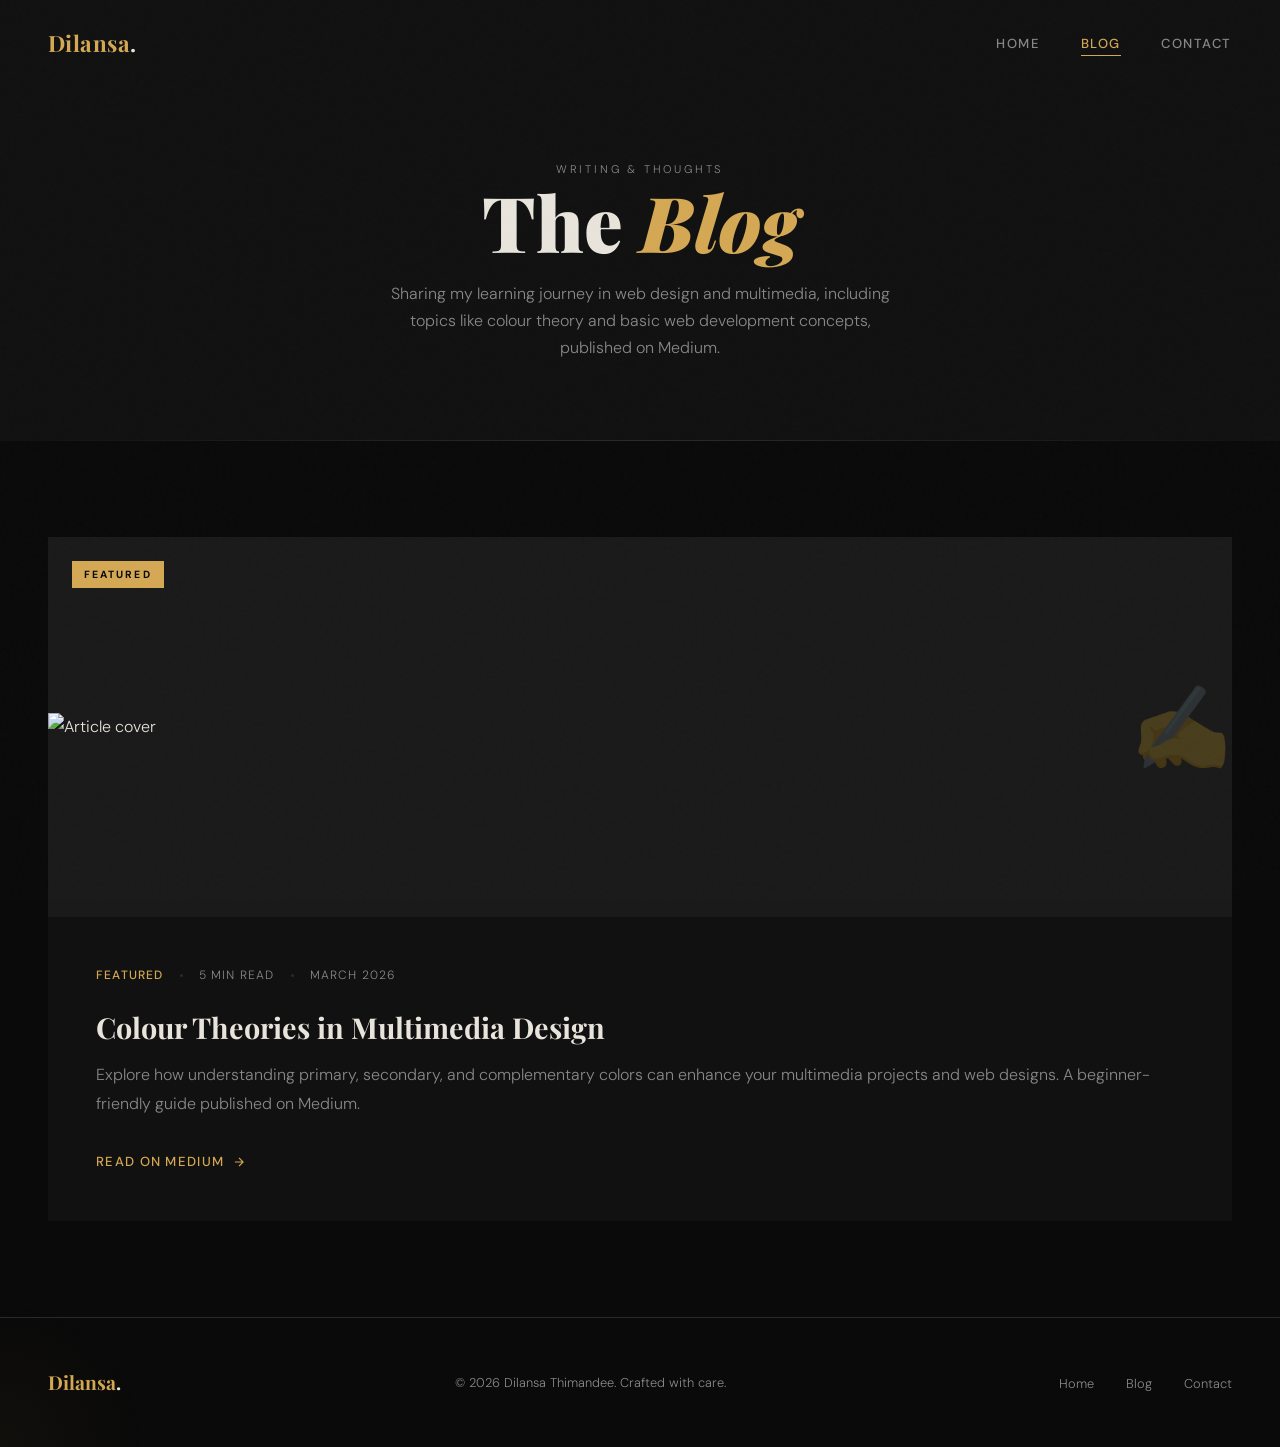
==== blog.html @ a8d787b2 "first commit" ====
<!DOCTYPE html>
<html lang="en">
<head>
  <meta charset="UTF-8" />
  <meta name="viewport" content="width=device-width, initial-scale=1.0" />
  <meta name="description" content="Dilansa Thimandee's blog — articles on Colour Theories in Multimedia." />
  <title>Blog — Dilansa Thimandee</title>
  <link rel="stylesheet" href="style.css" />
  <link rel="preconnect" href="https://fonts.googleapis.com" />
  <link rel="preconnect" href="https://fonts.gstatic.com" crossorigin />
</head>
<body>

  <!-- ══ NAVBAR ══ -->
  <nav class="navbar" role="navigation" aria-label="Main navigation">
    <a href="index.html" class="logo" aria-label="Home">Dilansa<span>.</span></a>
    <ul class="nav-links">
      <li><a href="index.html">Home</a></li>
      <li><a href="blog.html">Blog</a></li>
      <li><a href="contact.html">Contact</a></li>
    </ul>
    <button class="hamburger" aria-label="Toggle menu">
      <span></span><span></span><span></span>
    </button>
  </nav>
  <div class="mobile-menu" role="dialog" aria-label="Mobile navigation">
    <a href="index.html">Home</a>
    <a href="blog.html">Blog</a>
    <a href="contact.html">Contact</a>
  </div>

  <main>
    <!-- ══ PAGE HERO ══ -->
   <section class="page-hero" aria-label="Blog header">
  <p class="section-tag">Writing & Thoughts</p>
  <h1>The <em style="font-style:italic;color:var(--accent)">Blog</em></h1>
  <p style="margin-top:1rem;">
    Sharing my learning journey in web design and multimedia, including topics 
    like colour theory and basic web development concepts, published on Medium.
  </p>
</section>
    <!-- ══ BLOG POSTS ══ -->
    <section class="blog-section" aria-label="Blog posts">
      <div class="container">

        <!-- ── FEATURED POST ── -->
        
          <div class="featured-img" aria-hidden="true">
           
              <img src="blog cover.png" alt="Article cover" style="width:120%;height:100%;object-fit:cover;">
            
            <div class="featured-img-placeholder">✍️</div>
          </div>
          <div class="featured-content">
  <div class="post-meta">
    <span class="category-badge">Featured</span>
    <span class="dot"></span>
    <span>5 min read</span>
    <span class="dot"></span>
    <span>March 2026</span>
  </div>

  <h2>
    Colour Theories in Multimedia Design
  </h2>

  <p>
    Explore how understanding primary, secondary, and complementary colors can 
    enhance your multimedia projects and web designs. A beginner-friendly guide 
    published on Medium.
  </p>

  <a href="https://medium.com/@dilansathimandee/colour-theories-in-multimedia-design-e5a2007e0a7b" 
     class="read-link" target="_blank" rel="noopener noreferrer">
    Read on Medium
    <svg width="14" height="14" viewBox="0 0 24 24" fill="none" stroke="currentColor" stroke-width="2">
      <path d="M5 12h14M12 5l7 7-7 7"/>
    </svg>
  </a>
</div>
     
  </main>

  <!-- ══ FOOTER ══ -->
  <footer class="footer" role="contentinfo">
    <div class="footer-logo">Dilansa<span style="color:var(--text)">.</span></div>
    <p class="footer-copy">© 2026 Dilansa Thimandee. Crafted with care.</p>
    <ul class="footer-links">
      <li><a href="index.html">Home</a></li>
      <li><a href="blog.html">Blog</a></li>
      <li><a href="contact.html">Contact</a></li>
    </ul>
  </footer>

  <script src="script.js"></script>
</body>
</html>
---- style.css ----
/* ============================================
   PORTFOLIO - STYLE.CSS
   Aesthetic: Dark editorial luxury with amber accents
   ============================================ */

@import url('https://fonts.googleapis.com/css2?family=Playfair+Display:ital,wght@0,400;0,700;0,900;1,400&family=DM+Sans:wght@300;400;500&display=swap');

/* ── CSS Variables ── */
:root {
  --bg:         #0a0a0a;
  --bg2:        #111111;
  --bg3:        #1a1a1a;
  --surface:    #1e1e1e;
  --border:     #2a2a2a;
  --accent:     #d4a853;
  --accent2:    #e8c47a;
  --text:       #e8e4dc;
  --muted:      #888;
  --font-head:  'Playfair Display', Georgia, serif;
  --font-body:  'DM Sans', sans-serif;
  --radius:     4px;
  --transition: 0.35s cubic-bezier(0.4, 0, 0.2, 1);
} 

/* ── Reset ── */
*, *::before, *::after { box-sizing: border-box; margin: 0; padding: 0; }
html { scroll-behavior: smooth; font-size: 16px; }
body {
  background: var(--bg);
  color: var(--text);
  font-family: var(--font-body);
  font-weight: 300;
  line-height: 1.7;
  min-height: 100vh;
  overflow-x: hidden;
}
 a {
  text-decoration: none;
  color: inherit;
}
/*Hero visual*/
.hero-visual{
  position:relative;
   display: felx;
  justify-content:center;
}

/* ── Noise Overlay ── */
body::before {
  content: '';
  position: fixed;
  inset: 0;
  background-image: url("data:image/svg+xml,%3Csvg viewBox='0 0 256 256' xmlns='http://www.w3.org/2000/svg'%3E%3Cfilter id='noise'%3E%3CfeTurbulence type='fractalNoise' baseFrequency='0.9' numOctaves='4' stitchTiles='stitch'/%3E%3C/filter%3E%3Crect width='100%25' height='100%25' filter='url(%23noise)' opacity='0.04'/%3E%3C/svg%3E");
  pointer-events: none;
  z-index: 9999;
  opacity: 0.4;
}

/*
   NAVIGATION */
.navbar {
  position: fixed;
  top: 0; left: 0; right: 0;
  z-index: 100;
  padding: 1.5rem 3rem;
  display: flex;
  align-items: center;
  justify-content: space-between;
  border-bottom: 1px solid transparent;
  transition: var(--transition);
}
.navbar.scrolled {
  background: rgba(10,10,10,0.92);
  backdrop-filter: blur(16px);
  border-color: var(--border);
}
.logo {
  font-family: var(--font-head);
  font-size: 1.4rem;
  font-weight: 700;
  letter-spacing: 0.02em;
  color: var(--accent);
}
.logo span { color: var(--text); }

.nav-links {
  display: flex;
  gap: 2.5rem;
  list-style: none;
}
.nav-links a {
  font-size: 0.82rem;
  font-weight: 500;
  letter-spacing: 0.12em;
  text-transform: uppercase;
  color: var(--muted);
  position: relative;
  transition: color var(--transition);
}
.nav-links a::after {
  content: '';
  position: absolute;
  bottom: -4px; left: 0;
  width: 0; height: 1px;
  background: var(--accent);
  transition: width var(--transition);
}
.nav-links a:hover,
.nav-links a.active { color: var(--accent); }
.nav-links a:hover::after,
.nav-links a.active::after { width: 100%; }

.hamburger {
  display: none;
  flex-direction: column;
  gap: 5px;
  background: none;
  border: none;
  cursor: pointer;
  padding: 4px;
}
.hamburger span {
  display: block;
  width: 26px; height: 2px;
  background: var(--text);
  transition: var(--transition);
}
.hamburger.open span:nth-child(1) { transform: translateY(7px) rotate(45deg); }
.hamburger.open span:nth-child(2) { opacity: 0; }
.hamburger.open span:nth-child(3) { transform: translateY(-7px) rotate(-45deg); }

.mobile-menu {
  display: none;
  position: fixed;
  inset: 0;
  background: var(--bg);
  z-index: 99;
  flex-direction: column;
  align-items: center;
  justify-content: center;
  gap: 2.5rem;
}
.mobile-menu.open { display: flex; }
.mobile-menu a {
  font-family: var(--font-head);
  font-size: 2.5rem;
  font-weight: 700;
  color: var(--text);
  transition: color var(--transition);
}
.mobile-menu a:hover { color: var(--accent); }

/* 
   HERO SECTION */
.hero {
  min-height: 100vh;
  display: grid;
  place-items: center;
  padding: 8rem 3rem 4rem;
  position: relative;
  overflow: hidden;
}
.hero-bg {
  position: absolute;
  inset: 0;
  background:
    radial-gradient(ellipse 60% 60% at 80% 20%, rgba(212,168,83,0.08) 0%, transparent 60%),
    radial-gradient(ellipse 40% 50% at 10% 80%, rgba(212,168,83,0.05) 0%, transparent 60%);
}
.hero-grid {
  display: grid;
  grid-template-columns: 1fr 1fr;
  gap: 6rem;
  max-width: 1200px;
  width: 100%;
  align-items: center;
  position: relative;
}
.hero-label {
  font-size: 0.75rem;
  letter-spacing: 0.2em;
  text-transform: uppercase;
  color: var(--accent);
  margin-bottom: 1.5rem;
  display: flex;
  align-items: center;
  gap: 0.75rem;
}
.hero-label::before {
  content: '';
  display: block;
  width: 32px; height: 1px;
  background: var(--accent);
}
.hero h1 {
  font-family: var(--font-head);
  font-size: clamp(3rem, 6vw, 5.5rem);
  font-weight: 900;
  line-height: 1.0;
  letter-spacing: -0.02em;
  margin-bottom: 1.5rem;
}
.hero h1 em {
  font-style: italic;
  color: var(--accent);
}
.hero-desc {
  font-size: 1.05rem;
  color: var(--muted);
  line-height: 1.8;
  max-width: 420px;
  margin-bottom: 2.5rem;
}
.hero-btns {
  display: flex;
  gap: 1rem;
  flex-wrap: wrap;
}

.btn {
  display: inline-flex;
  align-items: center;
  gap: 0.5rem;
  padding: 0.85rem 2rem;
  font-family: var(--font-body);
  font-size: 0.82rem;
  font-weight: 500;
  letter-spacing: 0.1em;
  text-transform: uppercase;
  border-radius: var(--radius);
  cursor: pointer;
  transition: var(--transition);
  border: none;
}
.btn-primary {
  background: var(--accent);
  color: #0a0a0a;
}
.btn-primary:hover {
  background: var(--accent2);
  transform: translateY(-2px);
  box-shadow: 0 8px 32px rgba(212,168,83,0.25);
}
.btn-outline {
  background: transparent;
  color: var(--text);
  border: 1px solid var(--border);
}
.btn-outline:hover {
  border-color: var(--accent);
  color: var(--accent);
  transform: translateY(-2px);
}

/* Hero Visual */
.hero-visual {
  position: relative;
  display: flex;
  justify-content: center;
}
.avatar-wrap {
  position: relative;
  width: 340px;
  height: 420px;
}
.avatar-frame {
  position: absolute;
  inset: 0;
  border: 1px solid var(--border);
  border-radius: 2px;
  overflow: hidden;
  background: var(--bg3);
}
.avatar-frame img {
  width: 100%; height: 100%;
  object-fit: cover;
  filter: grayscale(20%);
}
/* Fallback placeholder if no photo */
.avatar-placeholder {
  width: 100%; height: 100%;
  display: flex;
  align-items: center;
  justify-content: center;
  font-family: var(--font-head);
  font-size: 7rem;
  color: var(--border);
  background: linear-gradient(135deg, var(--bg2), var(--bg3));
}
.avatar-deco {
  position: absolute;
  top: -16px; right: -16px;
  width: 80%; height: 80%;
  border: 1px solid var(--accent);
  opacity: 0.3;
  border-radius: 2px;
  z-index: -1;
}
.hero-stats {
  position: absolute;
  bottom: -20px; left: -30px;
  background: var(--surface);
  border: 1px solid var(--border);
  border-radius: var(--radius);
  padding: 1rem 1.5rem;
  display: flex;
  gap: 1.5rem;
}
.stat { text-align: center; }
.stat-num {
  font-family: var(--font-head);
  font-size: 1.5rem;
  font-weight: 700;
  color: var(--accent);
  display: block;
}
.stat-label {
  font-size: 0.7rem;
  text-transform: uppercase;
  letter-spacing: 0.1em;
  color: var(--muted);
}

/* Scroll indicator */
.scroll-hint {
  position: absolute;
  bottom: 2rem;
  left: 50%;
  transform: translateX(-50%);
  display: flex;
  flex-direction: column;
  align-items: center;
  gap: 0.5rem;
  font-size: 0.7rem;
  letter-spacing: 0.15em;
  text-transform: uppercase;
  color: var(--muted);
  animation: bounce 2s ease-in-out infinite;
}
.scroll-hint::after {
  content: '';
  width: 1px; height: 40px;
  background: linear-gradient(to bottom, var(--accent), transparent);
}
@keyframes bounce {
  0%,100% { transform: translateX(-50%) translateY(0); }
  50% { transform: translateX(-50%) translateY(6px); }
}

/* 
   ABOUT SECTION */
.about {
  padding: 8rem 3rem;
  background: var(--bg2);
  position: relative;
}
.about::before {
  content: '';
  position: absolute;
  top: 0; left: 0; right: 0;
  height: 1px;
  background: linear-gradient(to right, transparent, var(--border), transparent);
}
.container { max-width: 1200px; margin: 0 auto; }

.section-tag {
  font-size: 0.7rem;
  letter-spacing: 0.25em;
  text-transform: uppercase;
  color: var(--accent);
  margin-bottom: 1rem;
}
.section-title {
  font-family: var(--font-head);
  font-size: clamp(2rem, 4vw, 3.5rem);
  font-weight: 700;
  line-height: 1.1;
  margin-bottom: 2rem;
}
.section-title span { color: var(--accent); font-style: italic; }

.about-grid {
  display: grid;
  grid-template-columns: 1fr 1fr;
  gap: 6rem;
  align-items: start;
  margin-top: 4rem;
}
.about-text p {
  color: var(--muted);
  margin-bottom: 1.5rem;
  font-size: 1rem;
  line-height: 1.9;
}
.about-text strong { color: var(--text); font-weight: 500; }

.about-details {
  display: grid;
  grid-template-columns: 1fr 1fr;
  gap: 1rem;
  margin-top: 2rem;
}
.detail-item {
  padding: 1rem;
  border: 1px solid var(--border);
  border-radius: var(--radius);
  background: var(--surface);
  transition: var(--transition);
}
.detail-item:hover { border-color: var(--accent); }
.detail-label {
  font-size: 0.65rem;
  letter-spacing: 0.15em;
  text-transform: uppercase;
  color: var(--muted);
  margin-bottom: 0.3rem;
}
.detail-value { font-size: 0.9rem; font-weight: 500; color: var(--text); }

/* 
   SKILLS SECTION
 */
.skills { padding: 8rem 3rem; }
.skills-intro {
  display: grid;
  grid-template-columns: 1fr 1fr;
  gap: 4rem;
  align-items: end;
  margin-bottom: 5rem;
}
.skills-desc { color: var(--muted); line-height: 1.8; }

.skills-grid {
  display: grid;
  grid-template-columns: repeat(3, 1fr);
  gap: 1.5px;
  background: var(--border);
  border: 1px solid var(--border);
}
.skill-card {
  background: var(--bg);
  padding: 2rem;
  transition: var(--transition);
  cursor: default;
  position: relative;
  overflow: hidden;
}
.skill-card::before {
  content: '';
  position: absolute;
  bottom: 0; left: 0;
  width: 0; height: 2px;
  background: var(--accent);
  transition: width var(--transition);
}
.skill-card:hover { background: var(--bg2); }
.skill-card:hover::before { width: 100%; }

.skill-icon {
  font-size: 1.8rem;
  margin-bottom: 1rem;
}
.skill-name {
  font-family: var(--font-head);
  font-size: 1.1rem;
  font-weight: 700;
  margin-bottom: 0.5rem;
  color: var(--text);
}
.skill-tags {
  display: flex;
  flex-wrap: wrap;
  gap: 0.4rem;
  margin-top: 0.75rem;
}
.tag {
  font-size: 0.65rem;
  letter-spacing: 0.08em;
  text-transform: uppercase;
  padding: 0.25rem 0.6rem;
  background: var(--surface);
  border: 1px solid var(--border);
  border-radius: 2px;
  color: var(--muted);
}

/* Bar skills */
.bar-skills {
  margin-top: 5rem;
}
.bar-skills h3 {
  font-family: var(--font-head);
  font-size: 1.8rem;
  margin-bottom: 2.5rem;
}
.skill-bars { display: grid; gap: 1.5rem; max-width: 680px; }
.bar-item {}
.bar-header {
  display: flex;
  justify-content: space-between;
  margin-bottom: 0.5rem;
  font-size: 0.85rem;
}
.bar-label { font-weight: 500; }
.bar-pct { color: var(--accent); font-weight: 500; }
.bar-track {
  height: 3px;
  background: var(--border);
  border-radius: 99px;
  overflow: hidden;
}
.bar-fill {
  height: 100%;
  background: linear-gradient(to right, var(--accent), var(--accent2));
  border-radius: 99px;
  width: 0;
  transition: width 1.2s cubic-bezier(0.4, 0, 0.2, 1);
}

/* 
   BLOG PAGE
 */
.page-hero {
  padding: 10rem 3rem 5rem;
  text-align: center;
  position: relative;
  background: var(--bg2);
}
.page-hero::after {
  content: '';
  position: absolute;
  bottom: 0; left: 0; right: 0;
  height: 1px;
  background: linear-gradient(to right, transparent, var(--border), transparent);
}
.page-hero h1 {
  font-family: var(--font-head);
  font-size: clamp(3rem, 6vw, 5rem);
  font-weight: 900;
  line-height: 1.1;
  margin-bottom: 1rem;
}
.page-hero p {
  color: var(--muted);
  max-width: 520px;
  margin: 0 auto;
}

.blog-section { padding: 6rem 3rem; }

.blog-featured {
  display: grid;
  grid-template-columns: 1.2fr 1fr;
  gap: 0;
  border: 1px solid var(--border);
  border-radius: var(--radius);
  overflow: hidden;
  margin-bottom: 4rem;
  transition: var(--transition);
}
.blog-featured:hover { border-color: var(--accent); }
.featured-img {
  background: var(--bg3);
  min-height: 380px;
  display: flex;
  align-items: center;
  justify-content: center;
  position: relative;
  overflow: hidden;
}
.featured-img-placeholder {
  font-size: 5rem;
  opacity: 0.2;
}
.featured-img::before {
  content: 'FEATURED';
  position: absolute;
  top: 1.5rem; left: 1.5rem;
  font-size: 0.65rem;
  letter-spacing: 0.2em;
  background: var(--accent);
  color: #0a0a0a;
  padding: 0.3rem 0.75rem;
  font-weight: 700;
}
.featured-content {
  padding: 3rem;
  display: flex;
  flex-direction: column;
  justify-content: center;
  background: var(--bg2);
}
.post-meta {
  display: flex;
  gap: 1rem;
  align-items: center;
  font-size: 0.75rem;
  letter-spacing: 0.1em;
  text-transform: uppercase;
  color: var(--muted);
  margin-bottom: 1.5rem;
}
.post-meta .dot { width: 3px; height: 3px; border-radius: 50%; background: var(--border); }
.category-badge {
  color: var(--accent);
  font-weight: 500;
}
.featured-content h2 {
  font-family: var(--font-head);
  font-size: 1.8rem;
  font-weight: 700;
  line-height: 1.25;
  margin-bottom: 1rem;
  color: var(--text);
}
.featured-content p {
  color: var(--muted);
  line-height: 1.8;
  margin-bottom: 2rem;
}
.read-link {
  display: inline-flex;
  align-items: center;
  gap: 0.5rem;
  color: var(--accent);
  font-size: 0.82rem;
  font-weight: 500;
  letter-spacing: 0.1em;
  text-transform: uppercase;
  transition: gap var(--transition);
}
.read-link:hover { gap: 0.9rem; }

/* Blog Grid */
.blog-grid-title {
  font-family: var(--font-head);
  font-size: 1.5rem;
  margin-bottom: 2rem;
  padding-bottom: 1rem;
  border-bottom: 1px solid var(--border);
}
.blog-grid {
  display: grid;
  grid-template-columns: repeat(3, 1fr);
  gap: 1.5rem;
}
.blog-card {
  border: 1px solid var(--border);
  border-radius: var(--radius);
  overflow: hidden;
  transition: var(--transition);
  background: var(--bg2);
}
.blog-card:hover {
  border-color: var(--accent);
  transform: translateY(-4px);
  box-shadow: 0 16px 40px rgba(0,0,0,0.4);
}
.card-img {
  height: 180px;
  background: var(--bg3);
  display: flex;
  align-items: center;
  justify-content: center;
  font-size: 2.5rem;
  opacity: 0.3;
}
.card-body { padding: 1.5rem; }
.card-body h3 {
  font-family: var(--font-head);
  font-size: 1.1rem;
  font-weight: 700;
  margin-bottom: 0.75rem;
  line-height: 1.3;
}
.card-body p {
  font-size: 0.85rem;
  color: var(--muted);
  line-height: 1.7;
  margin-bottom: 1.2rem;
}
.card-footer {
  display: flex;
  justify-content: space-between;
  align-items: center;
  padding: 1rem 1.5rem;
  border-top: 1px solid var(--border);
  font-size: 0.75rem;
  color: var(--muted);
}
.medium-badge {
  display: inline-flex;
  align-items: center;
  gap: 0.4rem;
  color: var(--accent);
  font-weight: 500;
}

/* 
   CONTACT PAGE
 */
.contact-section { padding: 6rem 3rem; }
.contact-grid {
  display: grid;
  grid-template-columns: 1fr 1.4fr;
  gap: 6rem;
  max-width: 1100px;
  margin: 0 auto;
}

.contact-info h2 {
  font-family: var(--font-head);
  font-size: 2.5rem;
  font-weight: 700;
  line-height: 1.15;
  margin-bottom: 1.5rem;
}
.contact-info > p {
  color: var(--muted);
  line-height: 1.8;
  margin-bottom: 3rem;
}

.contact-items { display: flex; flex-direction: column; gap: 1.5rem; }
.contact-item {
  display: flex;
  gap: 1.25rem;
  align-items: flex-start;
}
.ci-icon {
  width: 44px; height: 44px;
  border: 1px solid var(--border);
  border-radius: var(--radius);
  display: flex;
  align-items: center;
  justify-content: center;
  font-size: 1.1rem;
  flex-shrink: 0;
  transition: var(--transition);
}
.contact-item:hover .ci-icon {
  border-color: var(--accent);
  color: var(--accent);
}
.ci-label {
  font-size: 0.7rem;
  text-transform: uppercase;
  letter-spacing: 0.12em;
  color: var(--muted);
  margin-bottom: 0.3rem;
}
.ci-value { font-size: 0.95rem; font-weight: 500; }

.social-links {
  display: flex;
  gap: 0.75rem;
  margin-top: 3rem;
}
.social-btn {
  width: 44px; height: 44px;
  border: 1px solid var(--border);
  border-radius: var(--radius);
  display: flex;
  align-items: center;
  justify-content: center;
  font-size: 1rem;
  transition: var(--transition);
  color: var(--muted);
}
.social-btn:hover {
  border-color: var(--accent);
  color: var(--accent);
  transform: translateY(-3px);
}

/* Contact Form */
.contact-form-wrap {
  background: var(--bg2);
  border: 1px solid var(--border);
  border-radius: var(--radius);
  padding: 3rem;
}
.form-title {
  font-family: var(--font-head);
  font-size: 1.5rem;
  font-weight: 700;
  margin-bottom: 2rem;
}

.form-row { display: grid; grid-template-columns: 1fr 1fr; gap: 1.5rem; }
.form-group { margin-bottom: 1.5rem; }
.form-group label {
  display: block;
  font-size: 0.72rem;
  letter-spacing: 0.12em;
  text-transform: uppercase;
  color: var(--muted);
  margin-bottom: 0.5rem;
}
.form-group input,
.form-group select,
.form-group textarea {
  width: 100%;
  background: var(--bg);
  border: 1px solid var(--border);
  border-radius: var(--radius);
  padding: 0.85rem 1rem;
  color: var(--text);
  font-family: var(--font-body);
  font-size: 0.95rem;
  transition: border-color var(--transition), box-shadow var(--transition);
  outline: none;
  -webkit-appearance: none;
}
.form-group select { cursor: pointer; }
.form-group textarea { resize: vertical; min-height: 130px; }
.form-group input:focus,
.form-group select:focus,
.form-group textarea:focus {
  border-color: var(--accent);
  box-shadow: 0 0 0 3px rgba(212,168,83,0.1);
}
.form-group input.error,
.form-group textarea.error {
  border-color: #e05555;
}
.error-msg {
  font-size: 0.75rem;
  color: #e05555;
  margin-top: 0.4rem;
  display: none;
}
.error-msg.show { display: block; }

.char-count {
  text-align: right;
  font-size: 0.72rem;
  color: var(--muted);
  margin-top: 0.4rem;
}

.btn-submit {
  width: 100%;
  padding: 1rem;
  background: var(--accent);
  color: #0a0a0a;
  border: none;
  border-radius: var(--radius);
  font-family: var(--font-body);
  font-size: 0.85rem;
  font-weight: 600;
  letter-spacing: 0.12em;
  text-transform: uppercase;
  cursor: pointer;
  transition: var(--transition);
  display: flex;
  align-items: center;
  justify-content: center;
  gap: 0.5rem;
}
.btn-submit:hover {
  background: var(--accent2);
  transform: translateY(-2px);
  box-shadow: 0 8px 32px rgba(212,168,83,0.25);
}
.btn-submit:active { transform: translateY(0); }
.btn-submit.loading { opacity: 0.7; pointer-events: none; }
.btn-submit .spinner {
  width: 16px; height: 16px;
  border: 2px solid rgba(0,0,0,0.2);
  border-top-color: #0a0a0a;
  border-radius: 50%;
  animation: spin 0.7s linear infinite;
  display: none;
}
.btn-submit.loading .spinner { display: block; }
.btn-submit.loading .btn-text { display: none; }
@keyframes spin { to { transform: rotate(360deg); } }

/* Success Message */
.form-success {
  display: none;
  text-align: center;
  padding: 3rem 2rem;
}
.form-success.show { display: block; }
.success-icon {
  font-size: 3rem;
  margin-bottom: 1rem;
  animation: pop 0.4s cubic-bezier(0.34,1.56,0.64,1);
}
@keyframes pop {
  from { transform: scale(0); }
  to { transform: scale(1); }
}
.form-success h3 {
  font-family: var(--font-head);
  font-size: 1.5rem;
  margin-bottom: 0.75rem;
}
.form-success p { color: var(--muted); }

/* 
   FOOTER
 */
.footer {
  padding: 3rem;
  border-top: 1px solid var(--border);
  display: flex;
  align-items: center;
  justify-content: space-between;
}
.footer-logo {
  font-family: var(--font-head);
  font-size: 1.2rem;
  font-weight: 700;
  color: var(--accent);
}
.footer-copy {
  font-size: 0.8rem;
  color: var(--muted);
}
.footer-links {
  display: flex;
  gap: 2rem;
  list-style: none;
}
.footer-links a {
  font-size: 0.8rem;
  color: var(--muted);
  transition: color var(--transition);
}
.footer-links a:hover { color: var(--accent); }

/* 
   ANIMATIONS
*/
.reveal {
  opacity: 0;
  transform: translateY(30px);
  transition: opacity 0.7s ease, transform 0.7s ease;
}
.reveal.visible {
  opacity: 1;
  transform: translateY(0);
}
.reveal-delay-1 { transition-delay: 0.1s; }
.reveal-delay-2 { transition-delay: 0.2s; }
.reveal-delay-3 { transition-delay: 0.3s; }

/* 
   RESPONSIVE
 */
@media (max-width: 1024px) {
  .hero-grid,
  .about-grid,
  .skills-intro,
  .contact-grid { grid-template-columns: 1fr; gap: 4rem; }
  .hero-visual { order: -1; }
  .avatar-wrap { width: 280px; height: 340px; margin: 0 auto; }
  .skills-grid { grid-template-columns: repeat(2, 1fr); }
  .blog-featured { grid-template-columns: 1fr; }
  .featured-img { min-height: 220px; }
  .blog-grid { grid-template-columns: 1fr 1fr; }
  .form-row { grid-template-columns: 1fr; }
  .footer { flex-direction: column; gap: 1.5rem; text-align: center; }
}

@media (max-width: 768px) {
  .navbar { padding: 1.25rem 1.5rem; }
  .nav-links { display: none; }
  .hamburger { display: flex; }
  .hero, .about, .skills, .blog-section, .contact-section { padding: 5rem 1.5rem; }
  .page-hero { padding: 8rem 1.5rem 4rem; }
  .skills-grid { grid-template-columns: 1fr; }
  .blog-grid { grid-template-columns: 1fr; }
  .hero-stats { position: static; margin-top: 1.5rem; justify-content: center; }
  .about-details { grid-template-columns: 1fr; }
  .contact-form-wrap { padding: 2rem 1.5rem; }
  .footer { padding: 2rem 1.5rem; }
  .footer-links { flex-wrap: wrap; justify-content: center; gap: 1rem; }
}

@media (max-width: 480px) {
  .hero-btns { flex-direction: column; }
  .btn { justify-content: center; }
  .hero-stats { gap: 1rem; }
}
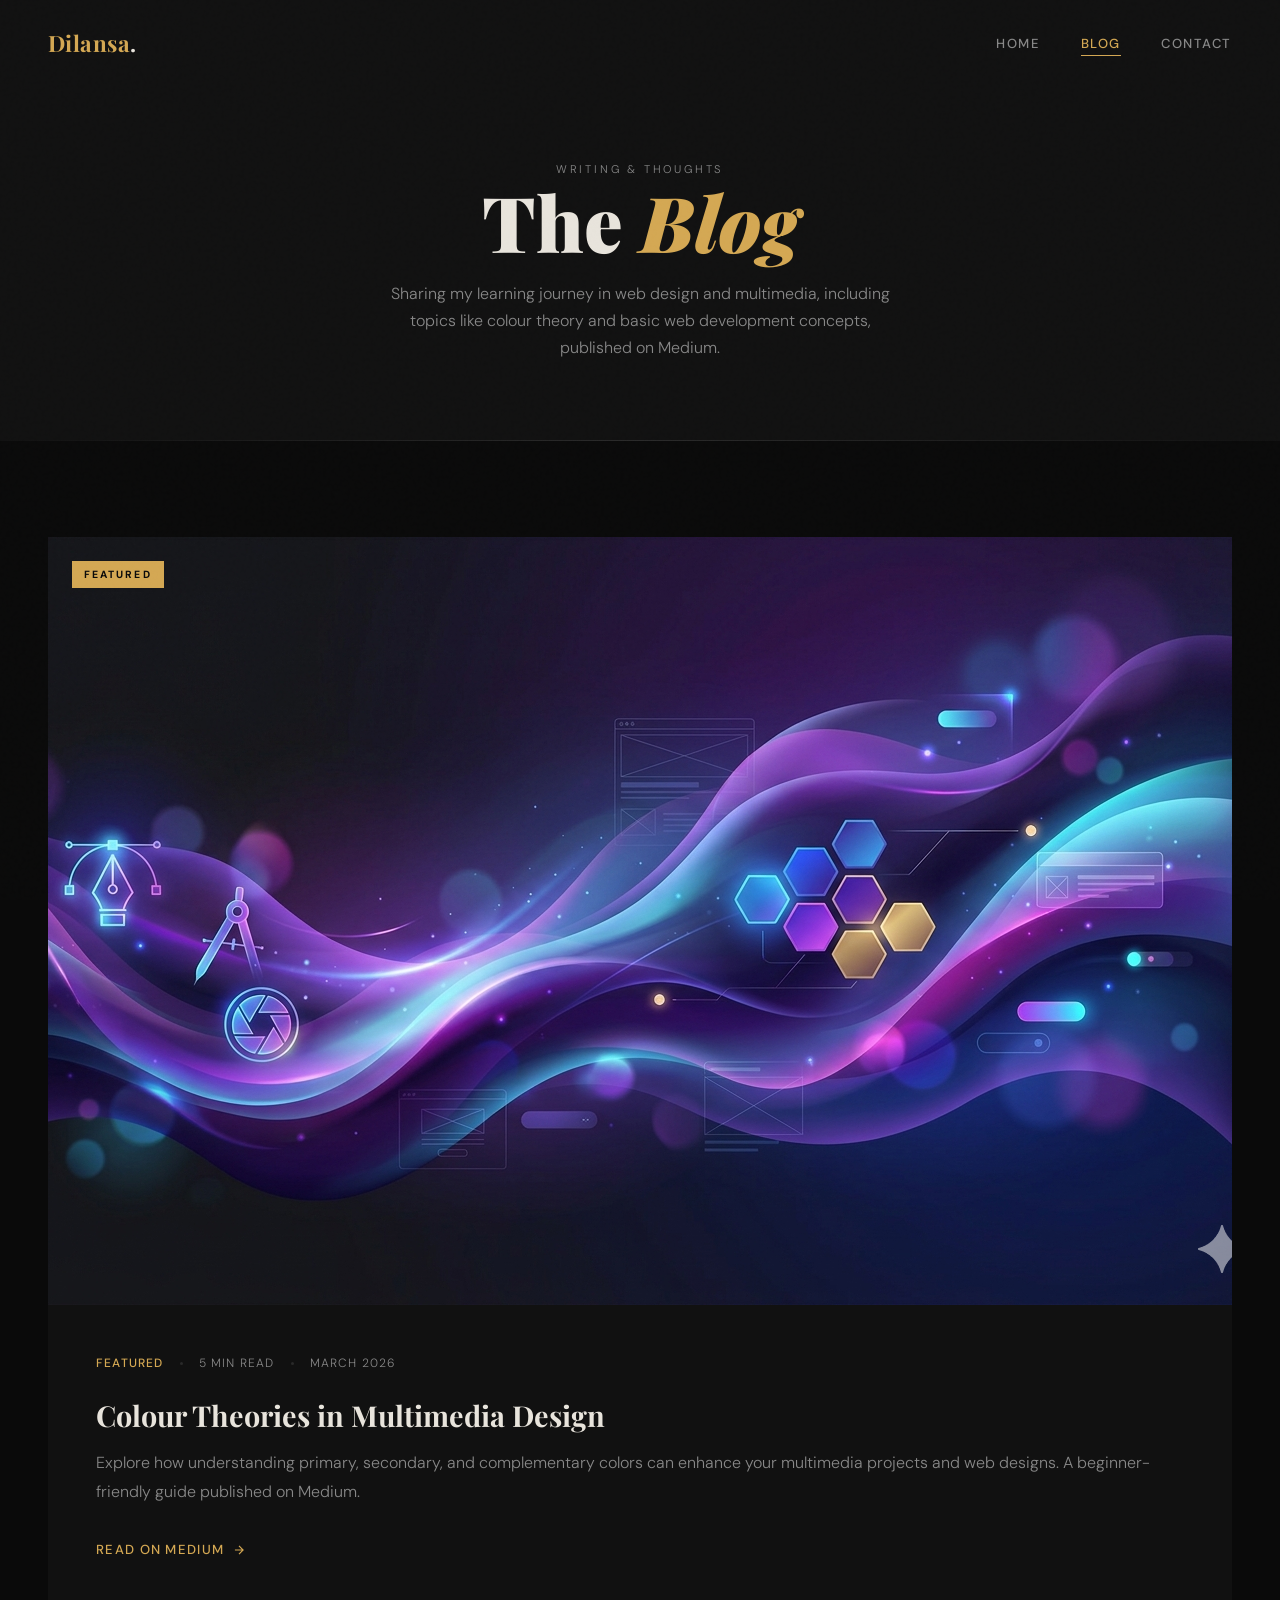
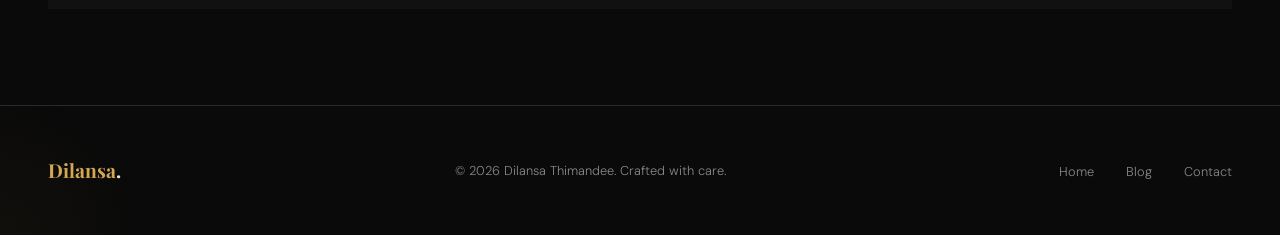
==== commit a2b9edad: "Update blog.html" ====
--- a/blog.html
+++ b/blog.html
@@ -47,7 +47,7 @@
         
           <div class="featured-img" aria-hidden="true">
            
-              <img src="blog cover.png" alt="Article cover" style="width:120%;height:100%;object-fit:cover;">
+              <img src="cover page.png" alt="Article cover" style="width:120%;height:100%;object-fit:cover;">
             
             <div class="featured-img-placeholder">✍️</div>
           </div>
